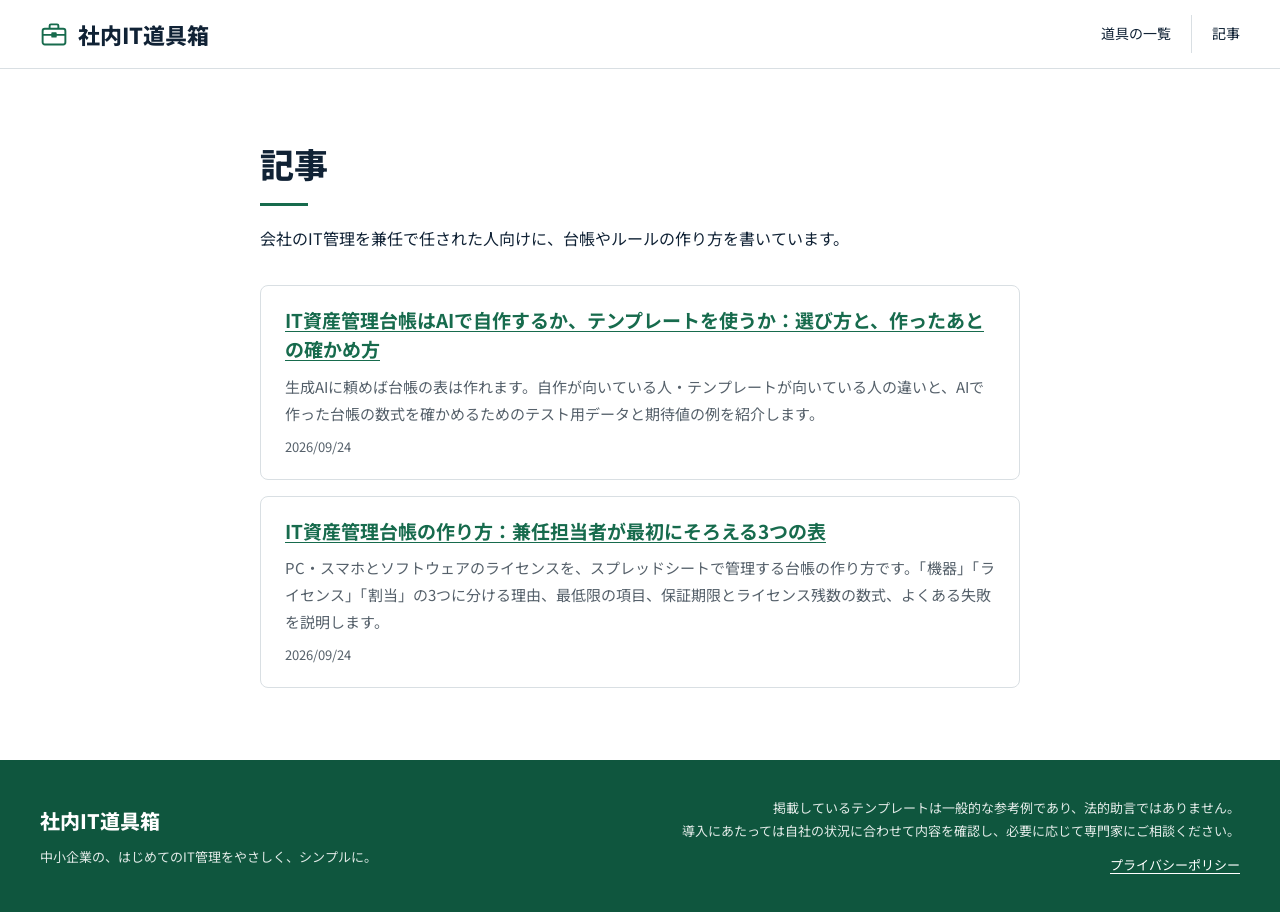
==== articles/index.html @ 056e703a "サイトを更新（it-tools-biz cdb9ce3）" ====
<!doctype html>
<html lang="ja">
<head>
  <meta charset="utf-8">
  <meta name="viewport" content="width=device-width, initial-scale=1">
  <title>記事｜社内IT道具箱</title>
  <meta name="description" content="会社のIT管理を兼任で任された人向けに、IT資産管理台帳などの作り方を書いた記事の一覧です。">
  <meta name="color-scheme" content="light">
  <link rel="canonical" href="https://solo-joshis.github.io/shanai-it-dougubako/articles/">
  <link rel="preconnect" href="https://fonts.googleapis.com">
  <link rel="preconnect" href="https://fonts.gstatic.com" crossorigin>
  <link href="https://fonts.googleapis.com/css2?family=Noto+Sans+JP:wght@400;500;700;800&display=swap" rel="stylesheet">
  <link rel="stylesheet" href="../assets/style.css">
  <script src="../assets/main.js" defer></script>
</head>
<body>
  <a class="skip-link" href="#main">本文へ移動</a>

  <header class="site-header">
    <div class="container site-header__inner">
      <a class="site-logo" href="../">
        <svg width="28" height="28" viewBox="0 0 32 32" fill="none" stroke="currentColor" stroke-width="2.2" stroke-linejoin="round" aria-hidden="true"><rect x="3" y="10" width="26" height="18" rx="2.5"/><path d="M11 10V6.5A1.5 1.5 0 0 1 12.5 5h7A1.5 1.5 0 0 1 21 6.5V10M3 17h26M14 15h4v4h-4z"/></svg>
        社内IT道具箱
      </a>
      <button class="menu-toggle" type="button" aria-expanded="false" aria-controls="site-nav" aria-label="メニューを開く">
        <svg class="icon-open" width="26" height="26" viewBox="0 0 24 24" fill="none" stroke="currentColor" stroke-width="2" stroke-linecap="round" aria-hidden="true"><path d="M4 7h16M4 12h16M4 17h16"/></svg>
        <svg class="icon-close" width="26" height="26" viewBox="0 0 24 24" fill="none" stroke="currentColor" stroke-width="2" stroke-linecap="round" aria-hidden="true"><path d="M6 6l12 12M18 6L6 18"/></svg>
      </button>
      <nav class="site-nav" id="site-nav" aria-label="サイト内">
        <ul>
          <li><a href="../#tools">道具の一覧</a></li>
          <li><a href="../articles/" aria-current="page">記事</a></li>
        </ul>
      </nav>
    </div>
  </header>

  <main id="main">
    <section class="section" aria-labelledby="articles-title">
      <div class="container article__inner">
        <h1 class="section-title" id="articles-title">記事</h1>
        <p class="section-lead">会社のIT管理を兼任で任された人向けに、台帳やルールの作り方を書いています。</p>
        <ul class="article-list">
          <li class="article-list__item">
            <a class="article-list__link" href="it-asset-ledger-ai-or-template/">IT資産管理台帳はAIで自作するか、テンプレートを使うか：選び方と、作ったあとの確かめ方</a>
            <p class="article-list__desc">生成AIに頼めば台帳の表は作れます。自作が向いている人・テンプレートが向いている人の違いと、AIで作った台帳の数式を確かめるためのテスト用データと期待値の例を紹介します。</p>
            <p class="article-list__date"><time datetime="2026-09-24">2026/09/24</time></p>
          </li>
          <li class="article-list__item">
            <a class="article-list__link" href="it-asset-ledger-how-to/">IT資産管理台帳の作り方：兼任担当者が最初にそろえる3つの表</a>
            <p class="article-list__desc">PC・スマホとソフトウェアのライセンスを、スプレッドシートで管理する台帳の作り方です。「機器」「ライセンス」「割当」の3つに分ける理由、最低限の項目、保証期限とライセンス残数の数式、よくある失敗を説明します。</p>
            <p class="article-list__date"><time datetime="2026-09-24">2026/09/24</time></p>
          </li>
        </ul>
      </div>
    </section>
  </main>

  <footer class="site-footer">
    <div class="container site-footer__inner">
      <div>
        <a class="footer-logo" href="../">社内IT道具箱</a>
        <p class="footer-tagline">中小企業の、はじめてのIT管理をやさしく、シンプルに。</p>
      </div>
      <div class="footer-legal">
        <p>掲載しているテンプレートは一般的な参考例であり、法的助言ではありません。<br>導入にあたっては自社の状況に合わせて内容を確認し、必要に応じて専門家にご相談ください。</p>
        <p class="footer-links"><a href="../privacy/">プライバシーポリシー</a></p>
      </div>
    </div>
  </footer>
</body>
</html>
---- assets/style.css ----
/* 社内IT道具箱 共通スタイル
   方針：白・薄いベージュ・深緑を中心にした静かな画面。
   赤は「期限切れ・不足」、黄は「期限間近」の状態表示だけに使い、装飾には使わない。 */

:root {
  --color-primary: #176B4D;
  --color-primary-dark: #0F563E;
  --color-primary-light: #EAF5EF;

  --color-bg: #FFFFFF;
  --color-bg-subtle: #F7F8F6;
  --color-bg-warm: #F4F1E9;

  --color-text: #102235;
  --color-text-secondary: #56616B;
  --color-border: #D9DFE3;

  /* 状態表示専用（ブランドカラー・装飾には使わない） */
  --color-danger: #D94B45;
  --color-danger-bg: #FDE8E6;
  --color-danger-text: #B3312B;
  --color-warning: #D69D25;
  --color-warning-bg: #FFF2CC;
  --color-warning-text: #7A5500;

  --color-disabled-bg: #B7BDC5;
  --color-muted-bg: #EEF0F2;
  --color-muted-text: #5E6873;
  --color-info-bg: #F5FBF7;
  --color-info-border: #8FC7AA;

  --font-base: "Noto Sans JP", "Hiragino Kaku Gothic ProN", "Hiragino Sans", "Yu Gothic", sans-serif;
  --container: 1200px;
  --gutter: 40px;
  --radius: 6px;
  --radius-lg: 8px;
  --shadow: 0 1px 3px rgba(0, 0, 0, .06);
  --transition: 180ms ease;
  --header-h: 68px;
}

*, *::before, *::after { box-sizing: border-box; }

html { -webkit-text-size-adjust: 100%; scroll-behavior: smooth; scroll-padding-top: 16px; }
@media (prefers-reduced-motion: reduce) {
  html { scroll-behavior: auto; }
  *, *::before, *::after { transition: none !important; }
}

body {
  margin: 0;
  overflow-x: hidden;
  background: var(--color-bg);
  color: var(--color-text);
  font-family: var(--font-base);
  font-size: 16px;
  line-height: 1.8;
  line-break: strict;
  overflow-wrap: anywhere;
}

img, svg { max-width: 100%; }
img { height: auto; }
a { color: var(--color-primary); text-underline-offset: 3px; }
a:hover { color: var(--color-primary-dark); }
:focus-visible { outline: 3px solid var(--color-primary); outline-offset: 3px; }
h1, h2, h3 { margin: 0; font-weight: 700; line-height: 1.4; }
p, ul, ol { margin: 0; }
button { font: inherit; }

.container { width: 100%; max-width: calc(var(--container) + var(--gutter) * 2); margin: 0 auto; padding: 0 var(--gutter); }
@media (max-width: 1024px) { :root { --gutter: 32px; } }
@media (max-width: 767px) { :root { --gutter: 16px; } }

.visually-hidden {
  position: absolute !important; width: 1px; height: 1px; margin: -1px; padding: 0;
  overflow: hidden; clip: rect(0 0 0 0); white-space: nowrap; border: 0;
}
.skip-link {
  position: absolute; left: 8px; top: -80px; z-index: 30;
  padding: 8px 14px; border-radius: var(--radius);
  background: var(--color-primary); color: #fff;
}
.skip-link:focus { top: 8px; color: #fff; }
.nowrap { white-space: nowrap; }
@media (max-width: 767px) { .pc-only { display: none; } }

/* ===== Header ===== */
.site-header { position: relative; z-index: 20; background: var(--color-bg); border-bottom: 1px solid var(--color-border); }
.site-header__inner { display: flex; align-items: center; justify-content: space-between; gap: 24px; min-height: var(--header-h); }
.site-logo {
  display: inline-flex; align-items: center; gap: 10px; flex: none;
  color: var(--color-text); font-size: 22px; font-weight: 800; line-height: 1.2; text-decoration: none; white-space: nowrap;
}
.site-logo:hover { color: var(--color-text); }
.site-logo svg { color: var(--color-primary); flex: none; }
.site-nav ul { list-style: none; padding: 0; display: flex; align-items: center; }
.site-nav a {
  display: block; padding: 6px 0; color: var(--color-text); font-size: 14px; text-decoration: none;
  transition: color var(--transition);
}
.site-nav li + li { margin-left: 20px; padding-left: 20px; border-left: 1px solid var(--color-border); }
.site-nav a:hover { color: var(--color-primary); text-decoration: underline; }
.menu-toggle { display: none; }

@media (max-width: 767px) {
  :root { --header-h: 60px; }
  .site-logo { font-size: 20px; }
  .js .menu-toggle {
    display: inline-grid; place-items: center; width: 44px; height: 44px; margin-right: -8px;
    border: 0; border-radius: var(--radius); background: transparent; color: var(--color-text); cursor: pointer;
  }
  .menu-toggle:hover { background: var(--color-bg-subtle); }
  .menu-toggle .icon-close { display: none; }
  .menu-toggle[aria-expanded="true"] .icon-open { display: none; }
  .menu-toggle[aria-expanded="true"] .icon-close { display: block; }
  /* JSが動くときだけ折りたたむ（動かない環境ではリンクを常に表示） */
  .js .site-nav {
    position: absolute; top: 100%; left: 0; right: 0;
    background: var(--color-bg); border-bottom: 1px solid var(--color-border); box-shadow: var(--shadow);
  }
  .js .site-nav:not(.is-open) { display: none; }
  .js .site-nav ul { display: block; padding: 4px var(--gutter) 12px; }
  .js .site-nav li + li { margin-left: 0; padding-left: 0; border-left: 0; border-top: 1px solid var(--color-border); }
  .js .site-nav a { padding: 12px 0; font-size: 15px; }
  html:not(.js) .site-header__inner { flex-wrap: wrap; gap: 4px 16px; padding-top: 10px; padding-bottom: 10px; }
  html:not(.js) .site-nav li + li { margin-left: 14px; padding-left: 14px; }
}

/* ===== Section ===== */
.section { padding: 72px 0; }
.section--subtle { background: var(--color-bg-subtle); }
.section-title { font-size: 34px; font-weight: 800; line-height: 1.35; text-wrap: balance; }
.section-title::after { content: ""; display: block; width: 48px; height: 3px; margin-top: 16px; background: var(--color-primary); }
.section-lead { margin-top: 18px; font-size: 16px; }
@media (max-width: 767px) {
  .section { padding: 48px 0; }
  .section-title { font-size: 26px; }
  .section-title::after { width: 40px; margin-top: 12px; }
  .section-lead { margin-top: 14px; font-size: 15px; }
}

/* ===== Button / Badge ===== */
.btn {
  display: inline-flex; align-items: center; justify-content: center; gap: 12px;
  min-height: 52px; padding: 12px 28px; border: 1px solid transparent; border-radius: var(--radius);
  font-size: 16px; font-weight: 700; line-height: 1.4; text-align: center; text-decoration: none; cursor: pointer;
  transition: background-color var(--transition), border-color var(--transition), opacity var(--transition);
}
.btn svg { flex: none; }
.btn--primary { background: var(--color-primary); color: #fff; }
.btn--primary:hover { background: var(--color-primary-dark); color: #fff; }
.btn--primary:focus-visible { outline-color: var(--color-primary-dark); }
/* 公開準備中などで押せないボタン */
.btn:disabled { background: var(--color-disabled-bg); color: #fff; cursor: not-allowed; }
.btn--soft:disabled { background: var(--color-muted-bg); color: var(--color-muted-text); border-color: var(--color-border); font-weight: 500; }
.btn--block { display: flex; width: 100%; }

.badge {
  display: inline-flex; align-items: center; min-height: 26px; padding: 2px 12px;
  border-radius: 999px; font-size: 13px; font-weight: 700; line-height: 1.4; white-space: nowrap;
}
.badge--free { background: var(--color-primary); color: #fff; }
.badge--soon { background: var(--color-muted-bg); color: var(--color-muted-text); }
.badge--active { background: var(--color-primary-light); color: var(--color-primary-dark); }

.cta-row { display: flex; flex-wrap: wrap; align-items: center; gap: 12px 16px; }
@media (max-width: 767px) {
  .cta-row { display: grid; justify-items: center; gap: 10px; }
  .cta-row .btn { width: 100%; }
}

/* ===== Icon ===== */
.icon-tile {
  display: inline-grid; place-items: center; flex: none;
  width: 72px; height: 72px; border-radius: 50%;
  background: var(--color-primary-light); color: var(--color-primary);
}
.icon-tile svg { width: 38px; height: 38px; }
.icon-tile--sm { width: 52px; height: 52px; border-radius: var(--radius-lg); }
.icon-tile--sm svg { width: 28px; height: 28px; }
.icon-tile--muted { background: var(--color-muted-bg); color: var(--color-muted-text); }

/* ===== Footer ===== */
.site-footer { background: var(--color-primary-dark); color: rgba(255, 255, 255, .88); font-size: 13px; }
.site-footer__inner { display: grid; grid-template-columns: auto minmax(0, 1fr); align-items: center; gap: 24px 56px; padding-top: 36px; padding-bottom: 36px; }
.footer-logo { color: #fff; font-size: 20px; font-weight: 800; text-decoration: none; white-space: nowrap; }
.footer-logo:hover { color: #fff; }
.footer-tagline { margin-top: 6px; }
.footer-links { margin-top: 10px; }
.footer-links a { color: #fff; }
.footer-links a:hover { color: #fff; opacity: .85; }
.footer-legal { text-align: right; line-height: 1.8; }
@media (max-width: 767px) {
  .site-footer__inner { grid-template-columns: 1fr; gap: 16px; padding-top: 28px; padding-bottom: 32px; }
  .footer-legal { text-align: left; padding-top: 16px; border-top: 1px solid rgba(255, 255, 255, .2); }
}

/* ===== トップ：ファーストビュー（4枚のスライド） ===== */
.hero {
  position: relative; overflow: hidden;
  background: linear-gradient(90deg, var(--color-bg) 0%, var(--color-bg-warm) 100%);
  border-bottom: 1px solid var(--color-border);
}
.hero-carousel__viewport { overflow: hidden; touch-action: pan-y; }
.hero-carousel__track { display: flex; align-items: stretch; }
.hero-carousel__track.is-animating { transition: transform 700ms cubic-bezier(.4, 0, .2, 1); }
.hero-slide { flex: 0 0 100%; min-width: 0; }
/* JSが動かないときは1枚目だけを見せる（道具は下の一覧で全部見られる） */
html:not(.js) .hero-slide:not(:first-child) { display: none; }
.hero-slide__inner {
  display: grid; grid-template-columns: minmax(0, 1fr) minmax(0, 1fr); gap: 48px; align-items: center;
  min-height: 460px; padding-top: 48px; padding-bottom: 24px;
}
.hero-slide__eyebrow { display: flex; flex-wrap: wrap; align-items: center; gap: 8px 10px; margin-bottom: 16px; }
.hero__title { color: var(--color-primary-dark); font-size: 60px; font-weight: 800; line-height: 1.2; letter-spacing: .01em; white-space: nowrap; }
.hero__tool-title { color: var(--color-primary-dark); font-size: 42px; font-weight: 800; line-height: 1.3; text-wrap: balance; }
.hero__target { margin-top: 24px; font-size: 24px; font-weight: 700; line-height: 1.6; }
.hero__text { margin-top: 12px; font-size: 17px; line-height: 1.8; }
.hero__tool-title + .hero__text { margin-top: 18px; }
.hero__status { margin-top: 20px; display: flex; flex-wrap: wrap; align-items: center; gap: 8px 10px; }
.hero__note { color: var(--color-text-secondary); font-size: 13px; }
.hero__actions { margin-top: 28px; }
.hero__actions .btn { min-width: 220px; }
/* 写真：コンテナの右カラムに収め、左端だけ背景に溶け込ませる */
.hero-slide__media { margin: 0; }
.hero-slide__media img {
  display: block; width: 100%; aspect-ratio: 4 / 3; object-fit: cover; object-position: 72% 50%;
  border-radius: var(--radius-lg);
  -webkit-mask-image: linear-gradient(90deg, transparent 0%, #000 14%);
          mask-image: linear-gradient(90deg, transparent 0%, #000 14%);
}

/* 操作（ドット・前へ・次へ）。JSが動くときだけ表示 */
.hero-carousel__controls { display: none; }
.js .hero-carousel__controls { display: flex; align-items: center; justify-content: space-between; gap: 16px; padding-top: 8px; padding-bottom: 28px; }
.hero-carousel__dots { list-style: none; padding: 0; display: flex; gap: 6px; }
.hero-carousel__dot {
  display: grid; place-items: center; width: 32px; height: 32px; padding: 0; border: 0; background: transparent; cursor: pointer;
}
.hero-carousel__dot::before {
  content: ""; width: 10px; height: 10px; border-radius: 50%;
  border: 1.5px solid var(--color-primary); background: transparent; transition: background-color var(--transition), width var(--transition);
}
.hero-carousel__dot[aria-current="true"]::before { width: 28px; border-radius: 999px; background: var(--color-primary); }
.hero-carousel__buttons { display: flex; gap: 8px; }
.hero-carousel__btn {
  display: grid; place-items: center; width: 40px; height: 40px; padding: 0;
  border: 1px solid var(--color-border); border-radius: 50%; background: var(--color-bg); color: var(--color-text); cursor: pointer;
  transition: border-color var(--transition), background-color var(--transition);
}
.hero-carousel__btn:hover { border-color: var(--color-primary); color: var(--color-primary); }

@media (max-width: 1024px) {
  .hero-slide__inner { gap: 32px; min-height: 400px; }
  .hero__title { font-size: 48px; }
  .hero__tool-title { font-size: 34px; }
  .hero__target { font-size: 20px; }
}
@media (max-width: 767px) {
  .hero { background: var(--color-bg); }
  /* スライドの高さは一番高いものに揃う。写真は下端に揃えて、切り替えても位置が動かないようにする */
  .hero-slide__inner { grid-template-columns: 1fr; grid-template-rows: 1fr auto; gap: 20px; min-height: 0; height: 100%; align-items: start; padding-top: 28px; padding-bottom: 8px; }
  .hero-slide__media { align-self: end; }
  .hero__title { font-size: 38px; }
  .hero__tool-title { font-size: 28px; }
  .hero__target { margin-top: 14px; font-size: 19px; }
  .hero__text { font-size: 15px; }
  .hero__actions { margin-top: 20px; }
  .hero__actions .btn { width: 100%; }
  .hero-slide__media img { aspect-ratio: 3 / 2; object-position: 70% 50%; -webkit-mask-image: none; mask-image: none; }
  .js .hero-carousel__controls { padding-top: 12px; padding-bottom: 20px; }
}
@media (max-width: 360px) {
  .hero__title { font-size: 34px; }
  .hero-carousel__dots { gap: 0; }
  .hero-carousel__dot { width: 28px; }
  .hero-carousel__buttons { gap: 6px; }
  .hero-carousel__btn { width: 36px; height: 36px; }
}

/* ===== トップ：道具の一覧 ===== */
.tool-grid { list-style: none; padding: 0; margin-top: 32px; display: grid; grid-template-columns: repeat(3, minmax(0, 1fr)); gap: 24px; }
.tool-card {
  display: flex; flex-direction: column; align-items: center; height: 100%;
  padding: 32px 24px 24px; background: var(--color-bg); border: 1px solid var(--color-border); border-radius: var(--radius-lg);
  transition: border-color var(--transition);
}
.tool-card--active:hover { border-color: var(--color-primary); }
.tool-card__title { margin-top: 20px; font-size: 20px; font-weight: 700; text-align: center; text-wrap: balance; }
.tool-card__desc { margin-top: 14px; width: 100%; color: var(--color-text-secondary); font-size: 15px; line-height: 1.8; }
.tool-card__status { margin-top: 18px; width: 100%; display: flex; flex-wrap: wrap; align-items: center; justify-content: center; gap: 8px 10px; }
.tool-card__note { color: var(--color-text-secondary); font-size: 13px; }
.tool-card__action { margin-top: auto; padding-top: 22px; width: 100%; }
@media (max-width: 1024px) { .tool-grid { grid-template-columns: repeat(2, minmax(0, 1fr)); } }
@media (max-width: 767px) {
  .tool-grid { grid-template-columns: 1fr; gap: 14px; margin-top: 24px; }
  .tool-card {
    display: grid; grid-template-columns: 56px minmax(0, 1fr); column-gap: 16px; align-items: start;
    padding: 20px 18px 18px;
  }
  .tool-card .icon-tile { grid-row: span 3; width: 56px; height: 56px; }
  .tool-card .icon-tile svg { width: 30px; height: 30px; }
  .tool-card__title { margin-top: 0; font-size: 18px; text-align: left; }
  .tool-card__desc { margin-top: 6px; font-size: 14px; line-height: 1.7; }
  .tool-card__status { margin-top: 10px; justify-content: flex-start; }
  .tool-card__action { grid-column: 1 / -1; padding-top: 16px; }
  .tool-card__action .btn { min-height: 48px; }
}

/* 道具の一覧：これから増える道具の「空き棚」 */
.shelf-note {
  display: flex; align-items: center; gap: 16px; margin-top: 24px; padding: 20px 24px;
  border: 1.5px dashed var(--color-border); border-radius: var(--radius-lg); background: var(--color-bg-subtle);
}
.shelf-note .icon-tile { width: 48px; height: 48px; }
.shelf-note .icon-tile svg { width: 26px; height: 26px; }
.shelf-note__title { font-size: 16px; font-weight: 700; }
.shelf-note__text { color: var(--color-text-secondary); font-size: 14px; line-height: 1.7; }
@media (max-width: 767px) {
  .shelf-note { align-items: flex-start; margin-top: 14px; padding: 16px; gap: 14px; }
}

/* ===== トップ：比較 ===== */
.compare { width: 100%; margin-top: 32px; border-collapse: collapse; background: var(--color-bg); font-size: 15px; }
.compare th, .compare td { padding: 16px 20px; border: 1px solid var(--color-border); text-align: left; vertical-align: middle; line-height: 1.7; }
.compare thead th { background: var(--color-bg-subtle); font-size: 15px; font-weight: 700; }
.compare thead th.is-ours { background: var(--color-primary-light); color: var(--color-primary-dark); }
.compare tbody th { width: 22%; font-weight: 700; }
.compare td { width: 39%; }
.compare-note { margin-top: 16px; color: var(--color-text-secondary); font-size: 14px; }
.compare-cards { display: none; }
@media (max-width: 767px) {
  .compare { display: none; }
  .compare-cards { display: grid; gap: 12px; list-style: none; padding: 0; margin-top: 24px; }
  .compare-card { border: 1px solid var(--color-border); border-radius: var(--radius-lg); overflow: hidden; background: var(--color-bg); }
  .compare-card__title { padding: 12px 16px; background: var(--color-bg-subtle); border-bottom: 1px solid var(--color-border); font-size: 16px; font-weight: 700; }
  .compare-card dl { margin: 0; }
  .compare-card__row { padding: 10px 16px; }
  .compare-card__row + .compare-card__row { border-top: 1px solid var(--color-border); }
  .compare-card__row.is-ours { background: var(--color-primary-light); }
  .compare-card dt { color: var(--color-text-secondary); font-size: 12px; line-height: 1.6; }
  .compare-card__row.is-ours dt { color: var(--color-primary-dark); font-weight: 700; }
  .compare-card dd { margin: 2px 0 0; font-size: 15px; line-height: 1.7; }
}

/* ===== 紹介ページ：ファーストビュー ===== */
.page-hero { background: linear-gradient(180deg, var(--color-bg) 0%, var(--color-bg-warm) 100%); border-bottom: 1px solid var(--color-border); }
.page-hero__inner {
  display: grid; grid-template-columns: minmax(0, 1fr) minmax(0, 1fr); column-gap: 56px; align-items: center;
  grid-template-areas: "title media" "desc media" "cta media";
  grid-template-rows: auto auto 1fr;
  padding-top: 56px; padding-bottom: 64px;
}
.page-hero__title { grid-area: title; align-self: end; font-size: 48px; font-weight: 800; line-height: 1.3; }
.page-hero__desc { grid-area: desc; margin-top: 20px; font-size: 17px; line-height: 1.9; }
.page-hero__cta { grid-area: cta; align-self: start; margin-top: 32px; }
.page-hero__cta .btn { min-width: 260px; }
.page-hero__media { grid-area: media; margin: 0; }
.page-hero__media img { display: block; width: 100%; border-radius: var(--radius-lg); border: 1px solid var(--color-border); }
@media (max-width: 1024px) {
  .page-hero__inner { column-gap: 32px; }
  .page-hero__title { font-size: 40px; }
}
@media (max-width: 767px) {
  .page-hero__inner {
    grid-template-columns: 1fr; grid-template-areas: "title" "desc" "media" "cta"; grid-template-rows: none;
    padding-top: 32px; padding-bottom: 40px;
  }
  .page-hero__title { font-size: 32px; }
  .page-hero__desc { margin-top: 14px; font-size: 15px; line-height: 1.8; }
  .page-hero__media { margin-top: 24px; }
  .page-hero__cta { margin-top: 20px; }
  .page-hero__cta .btn { min-width: 0; }
}

/* ===== 紹介ページ：台帳の見本 ===== */
.ledger-preview { margin-top: 28px; border: 1px solid var(--color-border); border-radius: var(--radius-lg); overflow: hidden; background: var(--color-bg); box-shadow: var(--shadow); }
.ledger-preview__bar { display: flex; align-items: center; gap: 10px; padding: 12px 20px; background: var(--color-bg-subtle); border-bottom: 1px solid var(--color-border); font-size: 15px; font-weight: 700; }
.ledger-preview__bar svg { color: var(--color-primary); }
.ledger { width: 100%; border-collapse: collapse; font-size: 15px; }
.ledger th, .ledger td { height: 54px; padding: 8px 20px; border-bottom: 1px solid var(--color-border); text-align: left; white-space: nowrap; }
.ledger th + th, .ledger td + td { border-left: 1px solid var(--color-border); }
.ledger tbody tr:last-child td { border-bottom: 0; }
.ledger thead th { background: var(--color-bg-subtle); font-size: 14px; font-weight: 700; }
.ledger thead th.is-auto { background: var(--color-primary-light); color: var(--color-primary-dark); }
.ledger .num { font-variant-numeric: tabular-nums; }
.ledger td.is-expired { background: var(--color-danger-bg); color: var(--color-danger-text); font-weight: 700; }
.ledger td.is-soon { background: var(--color-warning-bg); color: var(--color-warning-text); font-weight: 700; }
.ledger-caption { margin-top: 12px; color: var(--color-text-secondary); font-size: 14px; }
@media (max-width: 767px) {
  .ledger-preview { margin-top: 20px; }
  .ledger-preview__bar { padding: 10px 14px; font-size: 14px; }
  .ledger .col-sub { display: none; }
  .ledger { font-size: 14px; }
  .ledger th, .ledger td { height: 46px; padding: 6px 10px; }
  .ledger thead th { font-size: 13px; }
  .ledger-caption { font-size: 13px; }
}

/* ===== 紹介ページ：無料版でできること ===== */
.feature-grid { list-style: none; padding: 0; margin-top: 32px; display: grid; grid-template-columns: repeat(4, minmax(0, 1fr)); gap: 20px; }
.feature-card { padding: 24px 22px; border: 1px solid var(--color-border); border-radius: var(--radius-lg); background: var(--color-bg); }
.feature-card__title { margin-top: 16px; font-size: 18px; font-weight: 700; }
.feature-card__desc { margin-top: 8px; color: var(--color-text-secondary); font-size: 14px; line-height: 1.8; }
@media (max-width: 1024px) { .feature-grid { grid-template-columns: repeat(2, minmax(0, 1fr)); } }
@media (max-width: 767px) {
  .feature-grid { grid-template-columns: 1fr; gap: 12px; margin-top: 24px; }
  .feature-card { display: grid; grid-template-columns: 52px minmax(0, 1fr); column-gap: 16px; padding: 16px; }
  .feature-card .icon-tile { grid-row: span 2; }
  .feature-card__title { margin-top: 0; font-size: 17px; }
  .feature-card__desc { margin-top: 2px; }
}

/* ===== 紹介ページ：手順 ===== */
.steps { list-style: none; padding: 0; margin-top: 32px; display: grid; grid-template-columns: repeat(3, minmax(0, 1fr)); gap: 24px; counter-reset: step; }
.steps li {
  counter-increment: step; position: relative;
  display: grid; grid-template-columns: 48px minmax(0, 1fr); gap: 16px; align-items: center;
  padding-right: 20px; font-size: 16px; line-height: 1.7;
}
.steps li::before {
  content: counter(step); display: grid; place-items: center; width: 48px; height: 48px; border-radius: 50%;
  background: var(--color-primary); color: #fff; font-size: 20px; font-weight: 700;
}
/* 手順の間の矢印（装飾） */
.steps li:not(:last-child)::after {
  content: ""; position: absolute; right: -14px; top: 50%; width: 10px; height: 10px; margin-top: -5px;
  border-top: 2px solid #9AA5AE; border-right: 2px solid #9AA5AE; transform: rotate(45deg);
}
.steps-cta { margin-top: 32px; }
@media (max-width: 767px) {
  .steps { grid-template-columns: 1fr; gap: 14px; margin-top: 24px; }
  .steps li { grid-template-columns: 40px minmax(0, 1fr); gap: 14px; padding-right: 0; font-size: 15px; }
  .steps li::before { width: 40px; height: 40px; font-size: 17px; }
  .steps li:not(:last-child)::after { display: none; }
  .steps-cta { margin-top: 24px; }
}

/* ===== 情報ボックス ===== */
.info-box {
  display: grid; grid-template-columns: auto minmax(0, 1fr); gap: 4px 16px; align-items: start;
  margin-top: 32px; padding: 20px 24px; border: 1px solid var(--color-info-border); border-radius: var(--radius-lg); background: var(--color-info-bg);
}
.info-box svg { grid-row: span 2; color: var(--color-primary); margin-top: 2px; }
.info-box__title { font-size: 16px; font-weight: 700; }
.info-box__body { font-size: 15px; line-height: 1.8; }
@media (max-width: 767px) {
  .info-box { margin-top: 24px; padding: 16px; gap: 4px 12px; }
  .info-box__body { font-size: 14px; }
}

/* ===== 紹介ページ：有料版 ===== */
.paid { display: grid; grid-template-columns: minmax(0, 5fr) minmax(0, 7fr); gap: 40px 56px; align-items: start; }
.paid__lead { margin-top: 18px; }
.paid__note { margin-top: 12px; color: var(--color-text-secondary); font-size: 14px; }
.paid__subtitle { margin-top: 24px; font-size: 17px; }
.paid__terms { margin-top: 10px; padding-left: 1.3em; font-size: 14px; line-height: 1.8; }
.paid__terms li + li { margin-top: 4px; }
.paid__cta { margin-top: 16px; }
.check-list { list-style: none; padding: 24px 28px; display: grid; gap: 14px; border: 1px solid var(--color-border); border-radius: var(--radius-lg); background: var(--color-bg); }
.check-list li { display: grid; grid-template-columns: 24px minmax(0, 1fr); gap: 12px; font-size: 16px; line-height: 1.6; }
.check-list svg { color: var(--color-primary); margin-top: 1px; }
@media (max-width: 767px) {
  .paid { grid-template-columns: 1fr; gap: 20px; }
  .check-list { padding: 18px 16px; gap: 12px; }
  .check-list li { font-size: 15px; }
}

/* ===== よくある質問 ===== */
.accordion { margin-top: 32px; display: grid; gap: 10px; }
.accordion__item { border: 1px solid var(--color-border); border-radius: var(--radius); background: var(--color-bg); }
.accordion__heading { margin: 0; font-size: 16px; }
.accordion__button {
  display: flex; align-items: center; justify-content: space-between; gap: 16px; width: 100%;
  padding: 16px 20px; border: 0; border-radius: var(--radius); background: transparent;
  color: var(--color-text); font-size: 16px; font-weight: 700; text-align: left; cursor: pointer;
  transition: background-color var(--transition);
}
.accordion__button:hover { background: var(--color-bg-subtle); }
.accordion__icon { position: relative; flex: none; width: 16px; height: 16px; }
.accordion__icon::before, .accordion__icon::after {
  content: ""; position: absolute; left: 0; top: 7px; width: 16px; height: 2px; background: var(--color-text-secondary);
}
.accordion__icon::after { transform: rotate(90deg); transition: opacity var(--transition); }
.accordion__button[aria-expanded="true"] .accordion__icon::after { opacity: 0; }
.accordion__panel { padding: 0 20px 18px; color: var(--color-text-secondary); font-size: 15px; line-height: 1.9; }
.accordion__panel[hidden] { display: none; }
@media (max-width: 767px) {
  .accordion { margin-top: 24px; gap: 8px; }
  .accordion__button { padding: 14px 16px; font-size: 15px; }
  .accordion__panel { padding: 0 16px 16px; font-size: 14px; }
}

/* ===== 記事 ===== */
.article { padding: 40px 0 72px; }
.article__inner { max-width: calc(760px + var(--gutter) * 2); }
.breadcrumb ol { display: flex; flex-wrap: wrap; list-style: none; padding: 0; color: var(--color-text-secondary); font-size: 13px; }
.breadcrumb li + li::before { content: "›"; margin: 0 8px; color: var(--color-text-secondary); }
.breadcrumb a { color: var(--color-text-secondary); }
.breadcrumb a:hover { color: var(--color-primary); }
.article__header { margin-top: 24px; padding-bottom: 24px; border-bottom: 1px solid var(--color-border); }
.article__title { font-size: 32px; font-weight: 800; line-height: 1.45; }
.article__date { margin-top: 12px; color: var(--color-text-secondary); font-size: 14px; }
.article__back { margin-top: 48px; padding-top: 24px; border-top: 1px solid var(--color-border); }

/* 本文（原稿のMarkdownから作ったHTML） */
.prose { font-size: 16px; line-height: 1.9; }
.prose > * + * { margin-top: 1.1em; }
.prose h2 { margin-top: 56px; padding-bottom: 10px; border-bottom: 2px solid var(--color-primary); font-size: 25px; font-weight: 800; }
.prose h3 { margin-top: 36px; padding-left: 12px; border-left: 4px solid var(--color-primary); font-size: 19px; }
.prose h2 + *, .prose h3 + * { margin-top: 16px; }
.prose ul, .prose ol { padding-left: 1.5em; }
.prose li + li { margin-top: 6px; }
.prose strong { font-weight: 700; background: linear-gradient(transparent 62%, var(--color-primary-light) 62%); }
.prose code { padding: 1px 6px; border-radius: 4px; background: var(--color-muted-bg); font-family: ui-monospace, SFMono-Regular, Menlo, Consolas, monospace; font-size: .9em; }
.prose pre {
  padding: 16px 18px; border: 1px solid var(--color-border); border-radius: var(--radius);
  background: var(--color-bg-subtle); font-size: 14px; line-height: 1.7;
  white-space: pre-wrap; word-break: break-all;
}
.prose pre code { padding: 0; background: none; font-size: inherit; }
.prose hr { margin: 48px 0 0; border: 0; border-top: 1px solid var(--color-border); }
.prose hr + p { margin-top: 20px; color: var(--color-text-secondary); font-size: 14px; }
.table-scroll { overflow-x: auto; }
.prose table { width: 100%; min-width: 480px; border-collapse: collapse; font-size: 15px; line-height: 1.7; }
.prose th, .prose td { padding: 10px 14px; border: 1px solid var(--color-border); text-align: left; vertical-align: top; }
.prose thead th { background: var(--color-bg-subtle); font-weight: 700; white-space: nowrap; }
@media (max-width: 767px) {
  .article { padding: 24px 0 48px; }
  .article__title { font-size: 24px; }
  .prose { font-size: 15px; }
  .prose h2 { margin-top: 44px; font-size: 21px; }
  .prose h3 { margin-top: 30px; font-size: 17px; }
  .prose pre { padding: 12px 14px; font-size: 13px; }
  .prose table { font-size: 14px; }
  .prose th, .prose td { padding: 8px 10px; }
}

/* 記事の一覧 */
.article-list { list-style: none; padding: 0; margin-top: 32px; display: grid; gap: 16px; }
.article-list__item { padding: 20px 24px; border: 1px solid var(--color-border); border-radius: var(--radius-lg); background: var(--color-bg); }
.article-list__link { font-size: 19px; font-weight: 700; line-height: 1.5; }
.article-list__desc { margin-top: 8px; color: var(--color-text-secondary); font-size: 15px; }
.article-list__date { margin-top: 8px; color: var(--color-text-secondary); font-size: 13px; }
@media (max-width: 767px) {
  .article-list { margin-top: 24px; gap: 12px; }
  .article-list__item { padding: 16px; }
  .article-list__link { font-size: 17px; }
}
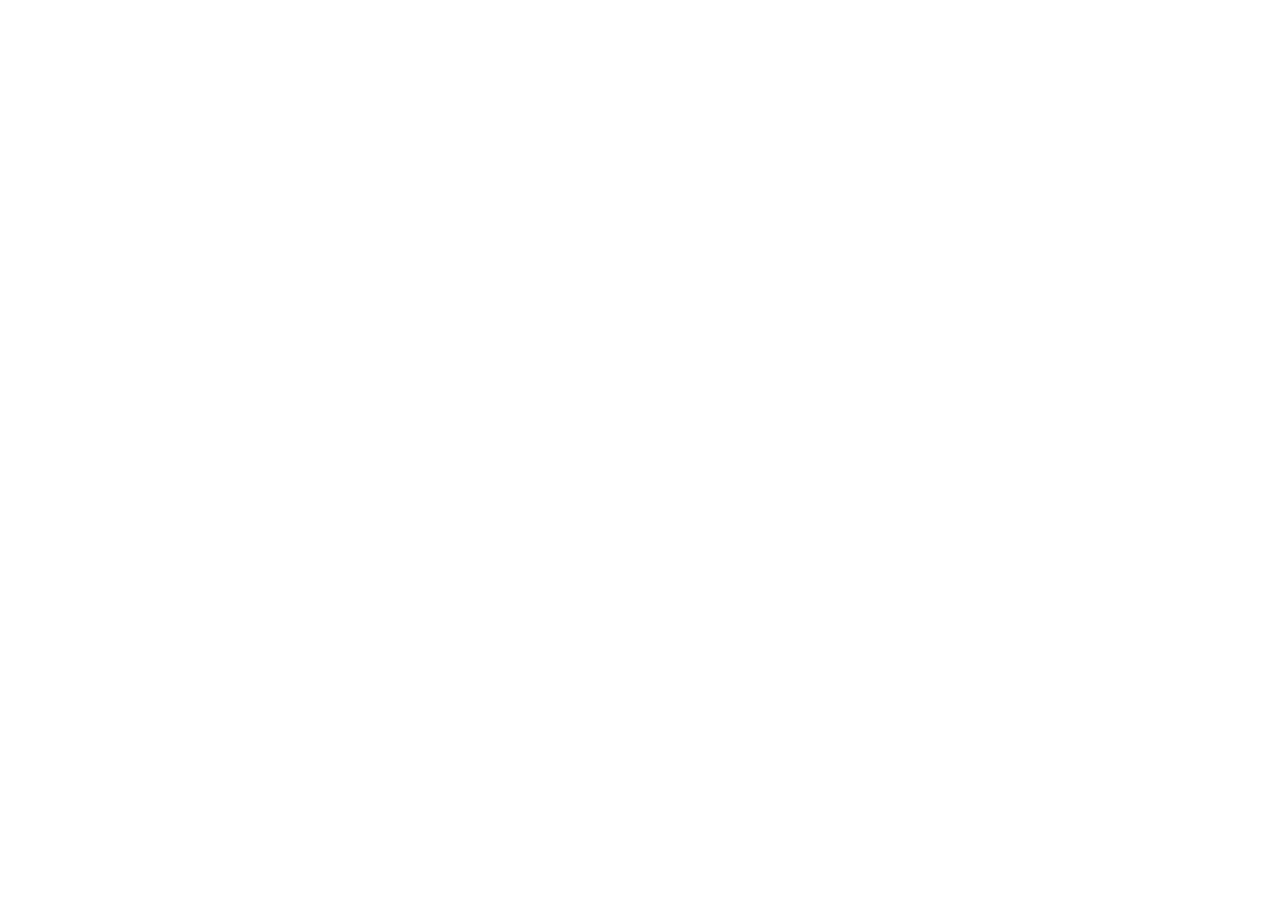
==== commit 9a178f4b: "サイトを更新（it-tools-biz a75f509）" ====
--- a/articles/index.html
+++ b/articles/index.html
@@ -3,70 +3,19 @@
 <head>
   <meta charset="utf-8">
   <meta name="viewport" content="width=device-width, initial-scale=1">
-  <title>記事｜社内IT道具箱</title>
-  <meta name="description" content="会社のIT管理を兼任で任された人向けに、IT資産管理台帳などの作り方を書いた記事の一覧です。">
-  <meta name="color-scheme" content="light">
-  <link rel="canonical" href="https://solo-joshis.github.io/shanai-it-dougubako/articles/">
-  <link rel="preconnect" href="https://fonts.googleapis.com">
-  <link rel="preconnect" href="https://fonts.gstatic.com" crossorigin>
-  <link href="https://fonts.googleapis.com/css2?family=Noto+Sans+JP:wght@400;500;700;800&display=swap" rel="stylesheet">
-  <link rel="stylesheet" href="../assets/style.css">
-  <script src="../assets/main.js" defer></script>
+  <meta name="robots" content="noindex">
+  <title>社内IT道具箱は移転しました</title>
+  <link rel="canonical" href="https://it-dougubako.com/articles/">
+  <script>(function () {
+  var p = location.pathname;
+  if (p === '/shanai-it-dougubako' || p.indexOf('/shanai-it-dougubako/') === 0) p = p.slice(20);
+  if (p.charAt(0) !== '/') p = '/' + p;
+  p = p.replace(/^\/+/, '/');
+  location.replace('https://it-dougubako.com' + p + location.search + location.hash);
+})();</script>
+  <meta http-equiv="refresh" content="0; url=https://it-dougubako.com/articles/">
 </head>
 <body>
-  <a class="skip-link" href="#main">本文へ移動</a>
-
-  <header class="site-header">
-    <div class="container site-header__inner">
-      <a class="site-logo" href="../">
-        <svg width="28" height="28" viewBox="0 0 32 32" fill="none" stroke="currentColor" stroke-width="2.2" stroke-linejoin="round" aria-hidden="true"><rect x="3" y="10" width="26" height="18" rx="2.5"/><path d="M11 10V6.5A1.5 1.5 0 0 1 12.5 5h7A1.5 1.5 0 0 1 21 6.5V10M3 17h26M14 15h4v4h-4z"/></svg>
-        社内IT道具箱
-      </a>
-      <button class="menu-toggle" type="button" aria-expanded="false" aria-controls="site-nav" aria-label="メニューを開く">
-        <svg class="icon-open" width="26" height="26" viewBox="0 0 24 24" fill="none" stroke="currentColor" stroke-width="2" stroke-linecap="round" aria-hidden="true"><path d="M4 7h16M4 12h16M4 17h16"/></svg>
-        <svg class="icon-close" width="26" height="26" viewBox="0 0 24 24" fill="none" stroke="currentColor" stroke-width="2" stroke-linecap="round" aria-hidden="true"><path d="M6 6l12 12M18 6L6 18"/></svg>
-      </button>
-      <nav class="site-nav" id="site-nav" aria-label="サイト内">
-        <ul>
-          <li><a href="../#tools">道具の一覧</a></li>
-          <li><a href="../articles/" aria-current="page">記事</a></li>
-        </ul>
-      </nav>
-    </div>
-  </header>
-
-  <main id="main">
-    <section class="section" aria-labelledby="articles-title">
-      <div class="container article__inner">
-        <h1 class="section-title" id="articles-title">記事</h1>
-        <p class="section-lead">会社のIT管理を兼任で任された人向けに、台帳やルールの作り方を書いています。</p>
-        <ul class="article-list">
-          <li class="article-list__item">
-            <a class="article-list__link" href="it-asset-ledger-ai-or-template/">IT資産管理台帳はAIで自作するか、テンプレートを使うか：選び方と、作ったあとの確かめ方</a>
-            <p class="article-list__desc">生成AIに頼めば台帳の表は作れます。自作が向いている人・テンプレートが向いている人の違いと、AIで作った台帳の数式を確かめるためのテスト用データと期待値の例を紹介します。</p>
-            <p class="article-list__date"><time datetime="2026-09-24">2026/09/24</time></p>
-          </li>
-          <li class="article-list__item">
-            <a class="article-list__link" href="it-asset-ledger-how-to/">IT資産管理台帳の作り方：兼任担当者が最初にそろえる3つの表</a>
-            <p class="article-list__desc">PC・スマホとソフトウェアのライセンスを、スプレッドシートで管理する台帳の作り方です。「機器」「ライセンス」「割当」の3つに分ける理由、最低限の項目、保証期限とライセンス残数の数式、よくある失敗を説明します。</p>
-            <p class="article-list__date"><time datetime="2026-09-24">2026/09/24</time></p>
-          </li>
-        </ul>
-      </div>
-    </section>
-  </main>
-
-  <footer class="site-footer">
-    <div class="container site-footer__inner">
-      <div>
-        <a class="footer-logo" href="../">社内IT道具箱</a>
-        <p class="footer-tagline">中小企業の、はじめてのIT管理をやさしく、シンプルに。</p>
-      </div>
-      <div class="footer-legal">
-        <p>掲載しているテンプレートは一般的な参考例であり、法的助言ではありません。<br>導入にあたっては自社の状況に合わせて内容を確認し、必要に応じて専門家にご相談ください。</p>
-        <p class="footer-links"><a href="../privacy/">プライバシーポリシー</a></p>
-      </div>
-    </div>
-  </footer>
+  <p>社内IT道具箱は <a href="https://it-dougubako.com/articles/">https://it-dougubako.com/articles/</a> に移転しました。自動で移動しない場合は、リンクを開いてください。</p>
 </body>
 </html>
